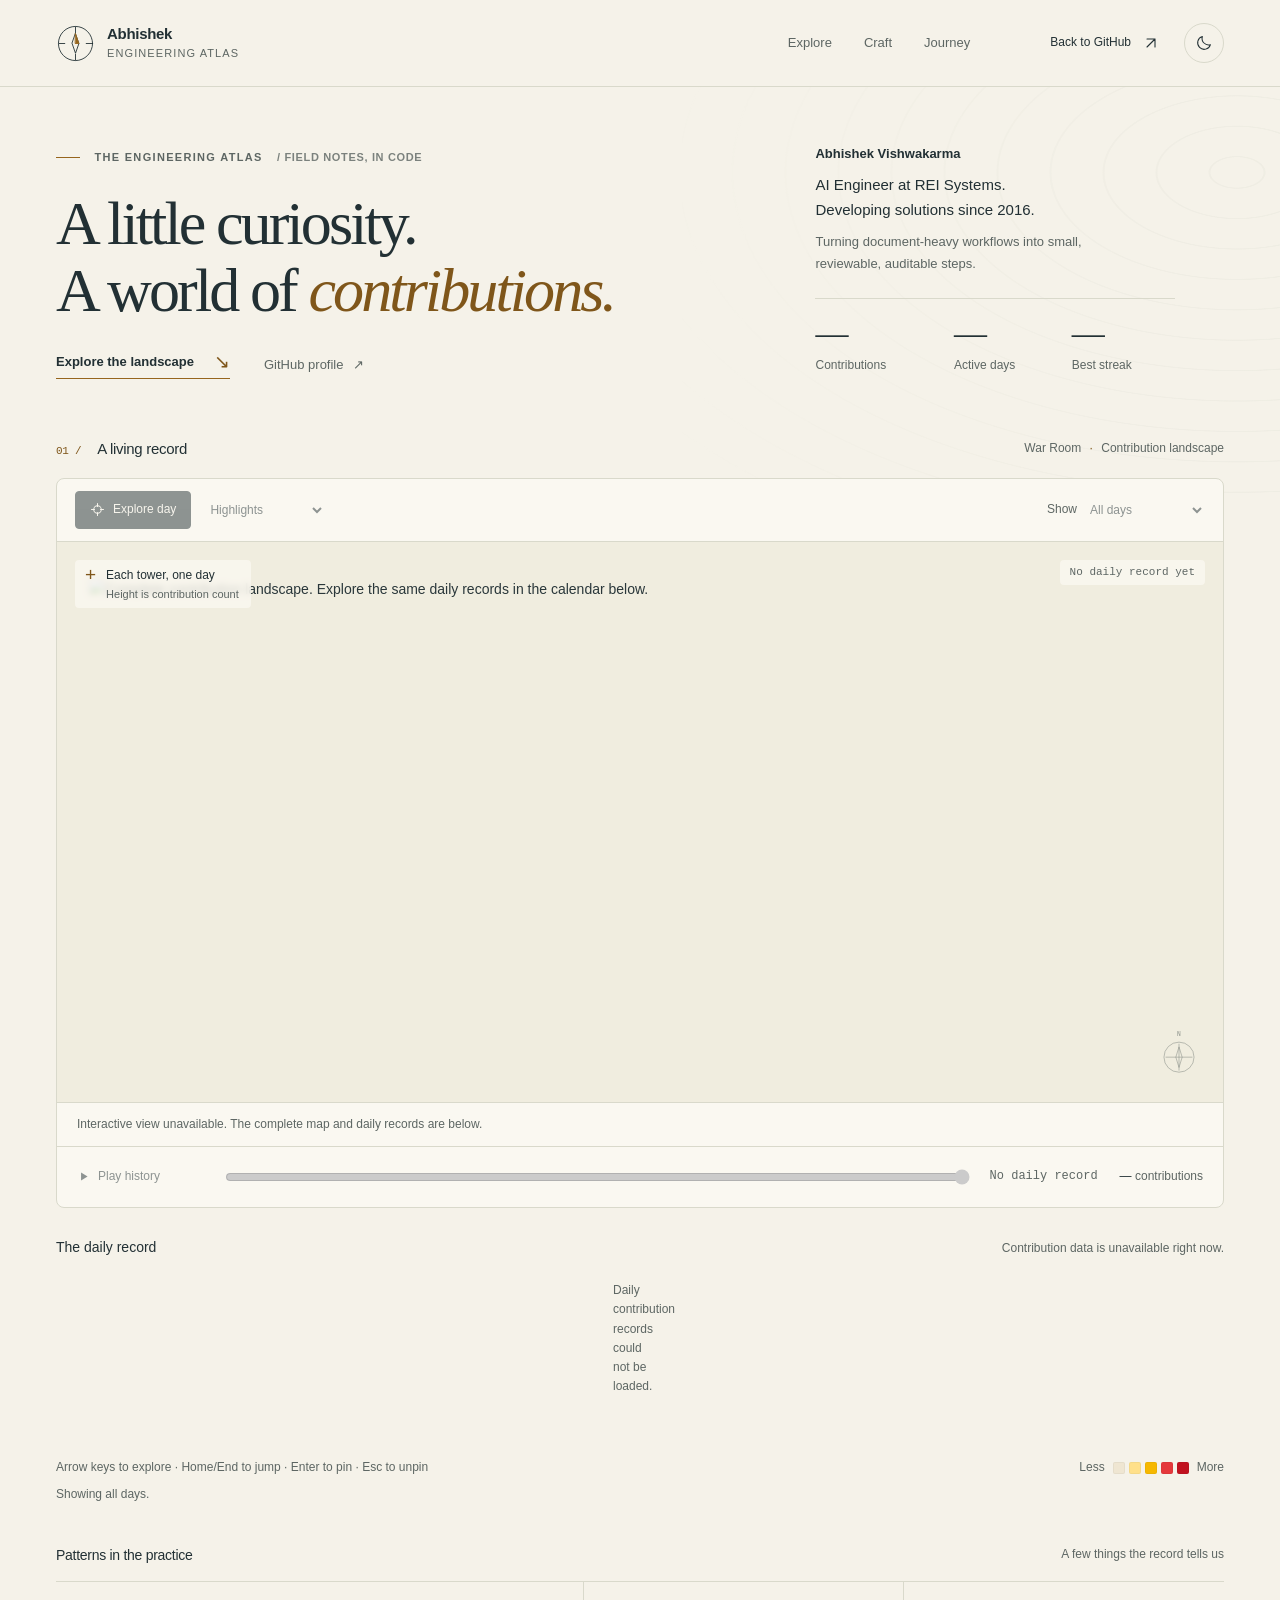
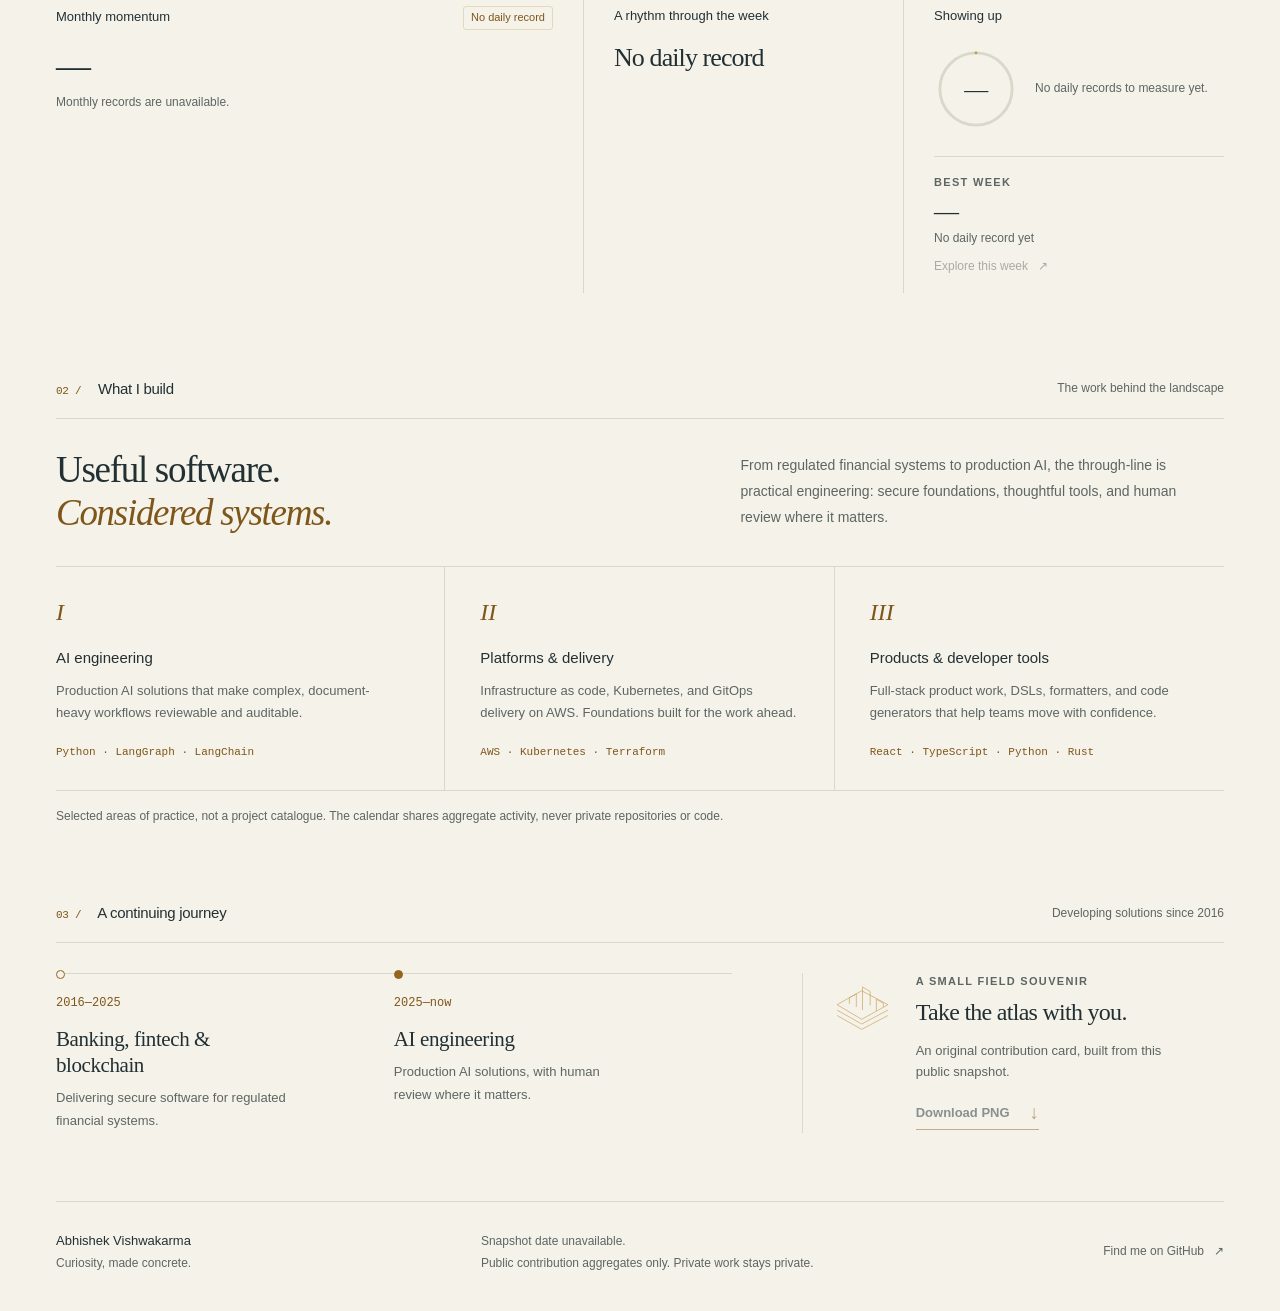
==== site/index.html @ 16eb7daa "Integrate contribution atlas profile" ====
<!doctype html>
<html lang="en">
<head>
  <meta charset="utf-8">
  <meta name="viewport" content="width=device-width, initial-scale=1, viewport-fit=cover">
  <title>The Engineering Atlas · Abhishek Vishwakarma</title>
  <meta name="description" content="Abhishek Vishwakarma, AI Engineer at REI Systems. Explore an original contribution landscape, the daily records behind it, and a journey through software engineering since 2016. Public aggregates only.">
  <meta name="color-scheme" content="light dark">
  <meta name="theme-color" content="#f5f2e9">
  <meta property="og:title" content="The Engineering Atlas · Abhishek Vishwakarma">
  <meta property="og:description" content="A little curiosity. A world of contributions. An original, interactive atlas of Abhishek Vishwakarma’s public contribution calendar and engineering journey.">
  <meta property="og:type" content="website">
  <meta property="og:url" content="https://avrulesyou.github.io/avrulesyou/">
  <meta property="og:image" content="https://avrulesyou.github.io/avrulesyou/battlefield-light.svg">
  <meta property="og:image:alt" content="An original isometric contribution landscape: one tower for each day of the public contribution calendar.">
  <meta name="twitter:card" content="summary_large_image">
  <meta name="twitter:title" content="The Engineering Atlas · Abhishek Vishwakarma">
  <meta name="twitter:description" content="A little curiosity. A world of contributions. An original, interactive atlas of Abhishek Vishwakarma’s public contribution calendar and engineering journey.">
  <meta name="twitter:image" content="https://avrulesyou.github.io/avrulesyou/battlefield-light.svg">
  <meta name="twitter:image:alt" content="An original isometric contribution landscape: one tower for each day of the public contribution calendar.">
  <link rel="icon" href="data:image/svg+xml,%3Csvg xmlns='http://www.w3.org/2000/svg' viewBox='0 0 40 40'%3E%3Crect width='40' height='40' rx='10' fill='%231c292d'/%3E%3Cpath d='M20 6 24 16 34 20 24 24 20 34 16 24 6 20 16 16Z' fill='none' stroke='%23ddb36b' stroke-width='1.3'/%3E%3Cpath d='M20 11 23 20 20 29 17 20Z' fill='%23f5f2e9'/%3E%3C/svg%3E">
  <script>
    // Apply the saved theme before first paint (no flash); light is the default.
    (function () {
      var t = null;
      try { t = localStorage.getItem('warroom-theme'); } catch (e) {}
      if (t !== 'light' && t !== 'dark') t = 'light';
      document.documentElement.setAttribute('data-theme', t);
    })();
  </script>
  <link rel="stylesheet" href="./style.css">
  <script type="importmap">
  {
    "imports": {
      "three": "https://cdn.jsdelivr.net/npm/three@0.170.0/build/three.module.js",
      "three/addons/": "https://cdn.jsdelivr.net/npm/three@0.170.0/examples/jsm/"
    }
  }
  </script>
</head>
<body>
  <a class="skip" href="#heatmap-title">Skip to the contribution calendar</a>
  <header class="top">
    <div class="wrap top__inner">
      <a class="brand" href="#home" aria-label="Abhishek, Engineering Atlas home">
        <svg class="brand__mark" viewBox="0 0 40 40" aria-hidden="true"><circle cx="20" cy="20" r="17.5"/><path d="M20 3v6m0 22v6M3 20h6m22 0h6M20 10l3.5 10L20 30l-3.5-10Z"/><path class="brand__needle" d="m20 10 3.5 10H20Z"/></svg>
        <span><strong>Abhishek</strong><span>Engineering Atlas</span></span>
      </a>
      <nav class="nav" aria-label="Main navigation"><a href="#explore">Explore</a><a href="#craft">Craft</a><a href="#journey">Journey</a></nav>
      <div class="top__actions">
        <a class="back" href="https://github.com/avrulesyou"><span>Back to GitHub</span><svg viewBox="0 0 20 20" aria-hidden="true"><path d="M5 15 15 5M5 5h10v10"/></svg></a>
        <button class="theme-toggle icon-button" id="theme-toggle" type="button" data-action="toggle-theme" aria-label="Switch to dark theme">
          <svg class="i-moon" viewBox="0 0 24 24" aria-hidden="true"><path d="M20.6 14.2A8.7 8.7 0 0 1 9.8 3.4a8.7 8.7 0 1 0 10.8 10.8Z"/></svg>
          <svg class="i-sun" viewBox="0 0 24 24" aria-hidden="true"><circle cx="12" cy="12" r="4"/><path d="M12 2v2m0 16v2M2 12h2m16 0h2M5 5l1.5 1.5m11 11L19 19M5 19l1.5-1.5m11-11L19 5"/></svg>
        </button>
      </div>
    </div>
  </header>
  <main id="home">
    <section class="intro wrap" aria-labelledby="page-title">
      <div class="intro__text">
        <p class="eyebrow"><span class="small-rule"></span> The engineering atlas <span class="edition">/ Field notes, in code</span></p>
        <h1 id="page-title">A little curiosity.<br>A world of <em>contributions.</em></h1>
        <div class="intro__links"><a class="text-link" href="#explore">Explore the landscape <span aria-hidden="true">↘</span></a><a class="quiet-link" href="https://github.com/avrulesyou">GitHub profile <span aria-hidden="true">↗</span></a></div>
      </div>
      <div class="intro__aside">
        <p class="intro__name">Abhishek Vishwakarma</p>
        <p class="intro__role">AI Engineer at REI Systems.<br> Developing solutions since 2016.</p>
        <p class="intro__focus">Turning document-heavy workflows into small, reviewable, auditable steps.</p>
        <dl class="hero-metrics" aria-label="Contribution summary"><div><dt>Contributions</dt><dd id="metric-total">—</dd></div><div><dt>Active days</dt><dd id="metric-active">—</dd></div><div><dt>Best streak</dt><dd id="metric-streak">—</dd></div></dl>
      </div>
    </section>
    <section class="explore wrap" id="explore" aria-labelledby="explore-title">
      <div class="section-heading"><h2 id="explore-title"><span class="section-index">01 /</span> A living record</h2><span class="section-note">War Room <span aria-hidden="true">·</span> Contribution landscape</span></div>
      <div class="atlas" id="atlas">
        <div class="toolbar" role="group" aria-label="Landscape controls">
          <div class="toolbar__explore">
            <button class="control control--explore" id="explore-day" data-action="explore-day" type="button"><svg viewBox="0 0 20 20" aria-hidden="true"><path d="M10 2v4m0 8v4M2 10h4m8 0h4"/><circle cx="10" cy="10" r="5"/></svg>Explore day</button>
            <label class="select-control"><span class="sr-only">Highlights</span><select id="highlights" data-action="highlight"><option value="">Highlights</option><option value="peak">Peak day</option><option value="streak">Longest streak</option><option value="month" id="highlight-month" disabled>Best month</option></select></label>
          </div>
          <div class="camera-controls scene-only" role="group" aria-label="Camera view"><button type="button" data-camera="front" aria-pressed="true">Front</button><button type="button" data-camera="map" aria-pressed="false">Map</button><button type="button" data-camera="isometric" aria-pressed="false">Isometric</button><button type="button" data-camera="cinematic" aria-pressed="false">Cinematic</button></div>
          <div class="toolbar__options">
            <label class="select-control filter-control"><span>Show</span><select id="filter" data-filter="all" aria-label="Filter contribution days"><option value="all">All days</option><option value="top">Top days</option><option value="streak">Longest streak</option><option value="weekdays">Weekdays</option><option value="weekends">Weekends</option></select></label>
            <details class="view-options scene-only" id="view-options"><summary class="icon-button" aria-label="View settings"><svg viewBox="0 0 20 20" aria-hidden="true"><path d="M3 5h14M3 10h14M3 15h14"/><path class="slider-knobs" d="M7 3v4m6 1v4m-6 1v4"/></svg></summary><div class="view-options__body"><p class="eyebrow">View settings</p><button class="control" id="btn-motion" type="button" data-action="toggle-motion" data-state="off">Enable motion</button><label for="quality">Render quality</label><select id="quality" data-action="quality"><option value="auto">Auto</option><option value="low">Low</option><option value="high">High</option></select><p id="motion-note">The landscape starts still. Motion is always optional.</p></div></details>
          </div>
        </div>
        <div class="stage" id="stage">
          <img class="stage__fallback" id="stage-fallback" src="./battlefield-light.svg" alt="Complete contribution landscape. Explore the same daily records in the calendar below.">
          <div class="stage__canvas" id="stage-canvas" role="img" aria-label="Interactive contribution landscape. Each tower represents one calendar day. Use the calendar below for keyboard access."></div>
          <div class="stage__labels" id="stage-labels" aria-hidden="true"></div>
          <div class="stage__annotation"><span class="crosshair" aria-hidden="true">+</span><span>Each tower, one day<span class="annotation-sub">Height is contribution count</span></span></div>
          <p class="stage__range" id="stage-range">Loading the daily record</p>
          <div class="stage__bottom"><p class="stage__hint" id="stage-hint">Drag to orbit · Select a tower to inspect</p><button class="control interact-toggle scene-only" id="interactive-toggle" type="button" data-action="toggle-interactive" data-state="off">Explore in 3D</button><svg class="stage__compass" viewBox="0 0 48 64" aria-hidden="true"><text x="24" y="9" text-anchor="middle">N</text><circle cx="24" cy="36" r="19"/><path d="M24 19v34M7 36h34M24 23l4 13-4 13-4-13Z"/></svg></div>
          <div class="stage__toast" id="stage-toast" role="status"></div>
          <div class="stage__loading" id="stage-loading" role="status"><span>Charting the landscape</span></div>
          <aside class="details" id="details" role="dialog" aria-modal="false" aria-labelledby="details-title" hidden>
            <div class="details__head"><h3 class="eyebrow" id="details-title" tabindex="-1">Daily record</h3><button class="icon-button" id="details-close" data-action="dismiss-day" type="button" aria-label="Close daily record"><svg viewBox="0 0 20 20" aria-hidden="true"><path d="m5 5 10 10M15 5 5 15"/></svg></button></div>
            <div id="details-body"></div>
            <div class="details__nav"><button class="control" id="day-prev" data-action="previous-day" type="button">← Previous</button><label><span class="sr-only">Choose a calendar day</span><input id="day-input" type="date"></label><button class="control" id="day-next" data-action="next-day" type="button">Next →</button></div>
          </aside>
        </div>
        <p class="fallback-note" id="fallback-note" hidden>Interactive view unavailable. The complete map and daily records are below.</p>
        <div class="replay" role="group" aria-label="Contribution history replay"><button class="replay__play" id="replay-play" data-action="replay-play" type="button" data-state="off"><svg viewBox="0 0 16 16" aria-hidden="true"><path class="play-symbol" d="m5 3 8 5-8 5Z"/><path class="pause-symbol" d="M5 3v10M11 3v10"/></svg><span>Play history</span></button><label class="sr-only" for="replay-progress">Replay progress</label><input id="replay-progress" data-action="replay-scrub" type="range" min="0" max="1" step="0.001" value="1"><output id="replay-date" for="replay-progress" aria-live="off">—</output><span class="replay__total"><strong id="replay-total">—</strong> <span>contributions</span></span><p class="replay__note" id="replay-note" hidden>Reduced motion is on. Drag the slider, or step forward one week at a time.</p></div>
      </div>
      <div class="heat">
        <div class="heat__heading"><h3 id="heatmap-title" tabindex="-1">The daily record</h3><p id="total-line">Loading public contribution aggregates.</p></div>
        <div class="heat__scroller" id="heat-scroller" tabindex="-1"><div id="heatmap" class="heatmap-grid" role="grid" aria-label="Contribution calendar" aria-describedby="heatmap-help"></div></div>
        <div class="heat__foot"><p id="heatmap-help"><span class="hint-keys">Arrow keys to explore · Home/End to jump · Enter to pin · Esc to unpin</span><span class="hint-touch">Scroll sideways · Tap a day to pin it</span></p><div class="legend" id="legend" aria-label="Contribution intensity"></div></div>
        <p class="filter-status" id="filter-status" role="status">Showing all days.</p>
      </div>
      <div class="insights" aria-labelledby="insights-title">
        <div class="section-heading section-heading--small"><h3 id="insights-title">Patterns in the practice</h3><span class="section-note">A few things the record tells us</span></div>
        <div class="insights__grid">
          <section class="insight momentum" aria-labelledby="momentum-title"><div class="insight__heading"><h4 id="momentum-title">Monthly momentum</h4><span class="period-label" id="momentum-period">—</span></div><div class="momentum__value" id="momentum-value">—</div><p class="insight__note" id="momentum-label">Waiting for the daily record.</p><div class="month-chart" id="month-chart" role="group" aria-label="Monthly contribution totals"></div></section>
          <section class="insight weekday" aria-labelledby="weekday-title"><h4 id="weekday-title">A rhythm through the week</h4><p class="insight__lead" id="weekday-lead">—</p><div class="weekday-chart" id="weekday-chart" aria-label="Contributions by weekday"></div></section>
          <section class="insight consistency" aria-labelledby="consistency-title"><h4 id="consistency-title">Showing up</h4><div class="consistency__body"><div class="consistency__ring"><svg viewBox="0 0 100 100" aria-hidden="true"><circle class="ring-track" cx="50" cy="50" r="43"/><circle class="ring-value" id="ring-value" cx="50" cy="50" r="43" pathLength="100"/></svg><strong id="active-rate">—</strong></div><p id="consistency-note">Waiting for observed account days.</p></div><div class="best-week"><span class="eyebrow">Best week</span><strong id="best-week-value">—</strong><span id="best-week-range">No daily record yet</span><button class="quiet-link" id="best-week" data-action="highlight-week" type="button" disabled>Explore this week <span aria-hidden="true">↗</span></button></div></section>
        </div>
      </div>
    </section>
    <section class="craft wrap" id="craft" aria-labelledby="craft-title">
      <div class="section-heading"><h2 id="craft-title"><span class="section-index">02 /</span> What I build</h2><span class="section-note">The work behind the landscape</span></div>
      <div class="craft__intro"><p>Useful software.<br><em>Considered systems.</em></p><p>From regulated financial systems to production AI, the through-line is practical engineering: secure foundations, thoughtful tools, and human review where it matters.</p></div>
      <div class="craft__grid"><article class="craft-area"><span class="craft-area__index">I</span><h3>AI engineering</h3><p>Production AI solutions that make complex, document-heavy workflows reviewable and auditable.</p><p class="craft-area__tools">Python · LangGraph · LangChain</p></article><article class="craft-area"><span class="craft-area__index">II</span><h3>Platforms &amp; delivery</h3><p>Infrastructure as code, Kubernetes, and GitOps delivery on AWS. Foundations built for the work ahead.</p><p class="craft-area__tools">AWS · Kubernetes · Terraform</p></article><article class="craft-area"><span class="craft-area__index">III</span><h3>Products &amp; developer tools</h3><p>Full-stack product work, DSLs, formatters, and code generators that help teams move with confidence.</p><p class="craft-area__tools">React · TypeScript · Python · Rust</p></article></div>
      <p class="craft__privacy">Selected areas of practice, not a project catalogue. The calendar shares aggregate activity, never private repositories or code.</p>
    </section>
    <section class="journey wrap" id="journey" aria-labelledby="journey-title">
      <div class="section-heading"><h2 id="journey-title"><span class="section-index">03 /</span> A continuing journey</h2><span class="section-note">Developing solutions since 2016</span></div>
      <div class="journey__grid"><ol class="timeline"><li><span class="timeline__dates">2016—2025</span><h3>Banking, fintech &amp; blockchain</h3><p>Delivering secure software for regulated financial systems.</p></li><li><span class="timeline__dates">2025—now</span><h3>AI engineering</h3><p>Production AI solutions, with human review where it matters.</p></li></ol><aside class="download-card"><svg viewBox="0 0 80 70" aria-hidden="true"><path d="m7 32 32-18 34 18-34 19Z"/><path d="M7 39 39 57 73 39M7 46l32 18 34-18M23 31v-8l9-5v17m8 4V9l10 6v18m8 7V25l9 5v5"/></svg><div><p class="eyebrow">A small field souvenir</p><h3>Take the atlas with you.</h3><p>An original contribution card, built from this public snapshot.</p><button class="text-link" id="download-card" data-action="download-card" type="button" disabled>Download PNG <span aria-hidden="true">↓</span></button><p class="sr-only" id="download-status" role="status"></p></div></aside></div>
    </section>
  </main>
  <footer class="foot wrap"><div><strong>Abhishek Vishwakarma</strong><p>Curiosity, made concrete.</p></div><div><p id="generated">Snapshot date unavailable.</p><p>Public contribution aggregates only. Private work stays private.</p></div><a class="quiet-link" href="https://github.com/avrulesyou">Find me on GitHub <span aria-hidden="true">↗</span></a></footer>
  <div class="tip" id="tip" role="tooltip" hidden></div>
  <p class="sr-only" id="selection-status" role="status" aria-live="polite"></p>
  <noscript><p class="wrap noscript">This atlas uses JavaScript for its daily records and interactive views. You can still view <a href="./battlefield-light.svg">the complete contribution map</a> or visit <a href="https://github.com/avrulesyou">the GitHub profile</a>.</p></noscript>
  <script type="module" src="./app.js"></script>
</body>
</html>
---- site/style.css ----
/* The War Room. Tokens mirror generator/theme.py exactly. */
:root {
  --font-body: -apple-system, BlinkMacSystemFont, "Segoe UI", sans-serif;
  --font-display: "Iowan Old Style", "Palatino Linotype", "Book Antiqua", Palatino, Georgia, serif;
  --font-mono: "SFMono-Regular", Consolas, "Liberation Mono", monospace;
  --cell: 16px;
  --gap: 4px;
  --hit: 44px;
}
/* Light mode surfaces (MODES.light) */
:root, :root[data-theme="light"] {
  color-scheme: light;
  --paper: #f5f2e9; --panel: #faf8f1; --text: #223034; --text-muted: #5d6663;
  --line: #d9d9cb; --panel-edge: #d9d9cb; --accent: #96651d; --accent-text: #7f561a; --amber: #c59a50;
  --accent-soft: #e7d8b9; --crimson: #a94b45; --stage: #f0eddf; --sea-cell: #dce4df;
  --focus: #83590c; --shadow: 0 16px 50px #1d292219; --contour: #acb6a425;
}
/* Dark mode surfaces (MODES.dark) */
:root[data-theme="dark"] {
  color-scheme: dark;
  --paper: #121d25; --panel: #182630; --text: #e7e5d9; --text-muted: #a2acae;
  --line: #34434a; --panel-edge: #34434a; --accent: #d5b77c; --accent-text: #d5b77c; --amber: #d5af68;
  --accent-soft: #48412f; --crimson: #d58c83; --stage: #14242c; --sea-cell: #293e45;
  --focus: #e9c383; --shadow: 0 16px 50px #0005; --contour: #77908e1d;
}
* { box-sizing: border-box; }
html { scroll-behavior: smooth; scroll-padding-top: 92px; -webkit-text-size-adjust: 100%; }
body { margin: 0; background: var(--paper); color: var(--text); font-family: var(--font-body); font-size: 14px; line-height: 1.6; -webkit-font-smoothing: antialiased; }
body::before { content: ""; position: absolute; z-index: -1; top: 80px; right: 0; width: 48%; height: 420px; background: repeating-radial-gradient(ellipse at 93% 22%, transparent 0 26px, var(--contour) 27px 28px, transparent 29px 53px); mask-image: linear-gradient(to left, #0008, transparent); pointer-events: none; }
button, input, select { font: inherit; color: inherit; }
button, select, summary, input[type="range"] { -webkit-tap-highlight-color: transparent; }
button { cursor: pointer; }
button:disabled, select:disabled { cursor: default; opacity: .5; }
a { color: inherit; text-underline-offset: 4px; }
button, select { touch-action: manipulation; }
svg { display: block; }
button svg, a svg, summary svg { width: 18px; height: 18px; fill: none; stroke: currentColor; stroke-width: 1.35; stroke-linecap: round; stroke-linejoin: round; flex-shrink: 0; }
[hidden] { display: none !important; }
:focus-visible { outline: 2px solid var(--focus); outline-offset: 4px; }
::selection { background: var(--accent-soft); color: var(--text); }
.wrap { width: min(1280px, calc(100% - 112px)); margin-inline: auto; }
.sr-only { position: absolute; width: 1px; height: 1px; padding: 0; margin: -1px; overflow: hidden; clip: rect(0,0,0,0); white-space: nowrap; border: 0; }
.skip { position: fixed; top: -120px; left: 10px; z-index: 100; padding: 12px 18px; background: var(--text); color: var(--paper); font-size: 14px; }
.skip:focus { top: 10px; }
.eyebrow { margin: 0; font-size: 11px; line-height: 1.5; font-weight: 600; letter-spacing: .12em; text-transform: uppercase; }
.small-rule { display: inline-block; width: 24px; height: 1px; background: var(--accent); margin-right: 10px; vertical-align: middle; }
.text-link, .quiet-link { display: inline-flex; align-items: center; justify-content: space-between; gap: 20px; padding: 0; border: 0; background: none; font-size: 13px; text-decoration: none; line-height: 1.7; }
.text-link { font-weight: 600; border-bottom: 1px solid var(--accent); padding-bottom: 5px; }
.text-link span { color: var(--accent-text); font-size: 19px; font-weight: 400; line-height: 1; }
.quiet-link { color: var(--text-muted); gap: 10px; }
.quiet-link:hover, .text-link:hover { color: var(--accent-text); }
.icon-button { width: 40px; height: 40px; display: inline-grid; place-items: center; border: 1px solid var(--line); border-radius: 50%; background: transparent; padding: 0; }
.icon-button:hover { background: var(--accent-soft); }
/* ---------- header ---------- */
.top { border-bottom: 1px solid var(--line); background: var(--paper); }
.top__inner { min-height: 86px; display: flex; align-items: center; justify-content: space-between; gap: 24px; }
.brand { display: inline-flex; align-items: center; gap: 12px; text-decoration: none; }
.brand svg.brand__mark { width: 39px; height: 39px; stroke-width: .9; color: var(--text); }
.brand__needle { fill: var(--accent); stroke: var(--accent); }
.brand strong { display: block; font-size: 15px; font-weight: 600; letter-spacing: -.02em; line-height: 1.45; }
.brand span span { display: block; font-size: 11px; letter-spacing: .1em; text-transform: uppercase; color: var(--text-muted); }
.nav { display: flex; gap: 32px; margin-left: auto; margin-right: 56px; }
.nav a { padding-block: 12px; font-size: 13px; text-decoration: none; color: var(--text-muted); }
.nav a:hover { color: var(--text); }
.top__actions { display: flex; gap: 25px; align-items: center; }
.back { display: flex; gap: 12px; align-items: center; text-decoration: none; font-size: 12px; }
.back svg { width: 16px; height: 16px; }
.theme-toggle .i-sun, :root[data-theme="dark"] .theme-toggle .i-moon { display: none; }
:root[data-theme="dark"] .theme-toggle .i-sun { display: block; }
/* ---------- intro ---------- */
.intro { padding-top: 57px; padding-bottom: 58px; display: grid; grid-template-columns: 1.7fr 1fr; gap: 65px; align-items: end; }
.intro .eyebrow { margin-bottom: 25px; color: var(--text-muted); }
.edition { opacity: .8; margin-left: 10px; font-size: 11px; letter-spacing: .06em; }
h1 { font-family: var(--font-display); font-size: clamp(46px, 4.85vw, 72px); font-weight: 400; letter-spacing: -.047em; line-height: 1.075; margin: 0; }
h1 em { font-weight: 400; color: var(--accent-text); }
.intro__links { display: flex; align-items: center; gap: 34px; margin-top: 27px; }
.intro__aside { padding-bottom: 3px; max-width: 360px; }
.intro__name { font-size: 13px; font-weight: 600; margin: 0 0 8px; }
.intro__role { font-size: 15px; line-height: 1.65; margin: 0 0 9px; }
.intro__focus { color: var(--text-muted); font-size: 13px; line-height: 1.65; margin: 0; max-width: 310px; }
.hero-metrics { display: grid; grid-template-columns: 1.2fr 1fr 1fr; gap: 14px; margin: 24px 0 0; border-top: 1px solid var(--line); padding-top: 14px; }
.hero-metrics div { display: flex; flex-direction: column-reverse; }
.hero-metrics dt { color: var(--text-muted); font-size: 12px; white-space: nowrap; }
.hero-metrics dd { font-family: var(--font-display); font-size: 33px; line-height: 1.25; letter-spacing: -.04em; margin: 0 0 2px; font-variant-numeric: lining-nums tabular-nums; }
.hero-metrics dd small { font-family: var(--font-body); font-size: 12px; color: var(--text-muted); margin-left: 4px; letter-spacing: 0; }
.section-heading { display: flex; justify-content: space-between; align-items: center; gap: 15px; padding: 0 0 17px; }
.section-heading h2, .section-heading h3 { margin: 0; font-size: 15px; font-weight: 500; letter-spacing: -.02em; }
.section-index { color: var(--accent-text); font-family: var(--font-mono); font-size: 11px; padding-right: 13px; }
.section-note { color: var(--text-muted); font-size: 12px; }
.section-note span { padding-inline: 5px; color: var(--accent-text); }
/* ---------- stage ---------- */
.atlas { border: 1px solid var(--line); border-radius: 8px; background: var(--panel); overflow: clip; }
.toolbar { display: flex; flex-wrap: wrap; align-items: center; justify-content: space-between; gap: 12px; padding: 12px 18px; border-bottom: 1px solid var(--line); position: relative; z-index: 10; }
.toolbar__explore, .toolbar__options { display: flex; align-items: center; gap: 10px; }
.control { display: inline-flex; align-items: center; justify-content: center; gap: 8px; border: 1px solid var(--line); background: var(--panel); padding: 8px 14px; min-height: 38px; border-radius: 4px; font-size: 12px; line-height: 1.4; white-space: nowrap; }
.control:hover { border-color: var(--accent); }
.control--explore { background: var(--text); border-color: var(--text); color: var(--paper); }
.control--explore svg { width: 15px; height: 15px; }
.select-control { display: inline-flex; align-items: center; gap: 4px; font-size: 12px; color: var(--text-muted); }
.select-control select { border: 0; background: transparent; color: var(--text); font-size: 12px; padding: 9px 20px 9px 5px; border-radius: 3px; min-height: 38px; cursor: pointer; max-width: 160px; }
.camera-controls { display: inline-flex; gap: 3px; padding: 3px; background: var(--paper); border: 1px solid var(--line); border-radius: 5px; }
.camera-controls button { min-height: 32px; padding: 5px 11px; background: none; border: 1px solid transparent; border-radius: 3px; font-size: 12px; }
.camera-controls button:focus-visible { outline-offset: 1px; }
.camera-controls button[aria-pressed="true"] { border-color: var(--accent); background: var(--panel); font-weight: 600; box-shadow: 0 1px 3px #00000010; }
.camera-controls button:hover { color: var(--accent-text); }
.view-options { position: relative; }
.view-options > summary { width: 38px; height: 38px; border: 0; border-radius: 4px; list-style: none; cursor: pointer; }
.view-options > summary::-webkit-details-marker { display: none; }
.slider-knobs { stroke-width: 3.5; stroke: var(--text); }
.view-options__body { position: absolute; top: 46px; right: 0; width: 250px; padding: 20px; background: var(--panel); border: 1px solid var(--line); box-shadow: var(--shadow); border-radius: 6px; }
.view-options__body .eyebrow { margin-bottom: 12px; }
.view-options__body .control { display: flex; width: 100%; margin-bottom: 16px; }
.view-options__body label { font-size: 12px; }
.view-options__body select { display: block; width: 100%; border: 1px solid var(--line); padding: 7px; border-radius: 4px; background: var(--paper); margin-top: 5px; font-size: 13px; }
.view-options__body p:last-child { font-size: 12px; color: var(--text-muted); margin-bottom: 0; }
.stage { position: relative; isolation: isolate; height: 560px; background: var(--stage); overflow: hidden; }
.stage__canvas, .stage__fallback, .stage__labels { position: absolute; inset: 0; width: 100%; height: 100%; }
.stage__fallback { object-fit: contain; padding: 36px 32px 25px; opacity: .96; }
.stage__canvas { touch-action: pan-y; }
.stage__canvas canvas { display: block; width: 100%; height: 100%; touch-action: pan-y !important; }
.stage.is-interactive .stage__canvas, .stage.is-interactive .stage__canvas canvas { touch-action: none !important; cursor: grab; }
.stage.is-interactive .stage__canvas canvas:active { cursor: grabbing; }
.stage.is-ready .stage__fallback { visibility: hidden; }
.stage__labels { pointer-events: none; overflow: hidden; }
.mk, .scene-label { position: absolute; white-space: nowrap; font-size: 11px; background: var(--panel); color: var(--text); border: 1px solid var(--line); border-radius: 3px; padding: 3px 7px; transition: opacity .2s ease; }
.mk b { color: var(--accent-text); margin-right: 4px; }
.mk.is-hidden { opacity: 0; }
.stage__annotation { position: absolute; top: 18px; left: 18px; display: flex; align-items: flex-start; gap: 10px; padding: 6px 12px 6px 10px; border-radius: 4px; font-size: 12px; line-height: 1.5; pointer-events: none; }
.stage__annotation, .stage__range, .stage__hint { background: color-mix(in srgb, var(--panel) 80%, transparent); backdrop-filter: blur(3px); }
.crosshair { color: var(--accent-text); font-size: 19px; font-weight: 300; margin-top: -5px; }
.annotation-sub { display: block; font-size: 11px; color: var(--text-muted); margin-top: 2px; }
.stage__range { position: absolute; right: 18px; top: 18px; padding: 4px 10px; border-radius: 4px; color: var(--text-muted); font-family: var(--font-mono); font-size: 11px; margin: 0; pointer-events: none; }
.stage__bottom { position: absolute; left: 25px; right: 25px; bottom: 22px; display: flex; align-items: center; justify-content: space-between; pointer-events: none; gap: 20px; }
.stage__hint { color: var(--text); font-size: 12px; margin: 0; padding: 4px 10px; border-radius: 4px; }
.stage__compass { width: 38px; height: 52px; stroke: var(--text-muted); fill: none; stroke-width: .7; opacity: .7; }
.stage__compass text { fill: var(--text-muted); stroke: none; font-size: 8px; font-family: var(--font-mono); }
.interact-toggle { display: none; pointer-events: auto; }
.stage__toast { position: absolute; left: 50%; top: 50%; transform: translate(-50%, -50%); padding: 10px 16px; max-width: 80%; border-radius: 5px; background: var(--text); color: var(--paper); font-size: 13px; opacity: 0; pointer-events: none; }
.stage__toast.is-on { opacity: 1; }
.stage__loading { position: absolute; inset: 0; display: grid; place-items: center; pointer-events: none; background: color-mix(in srgb, var(--stage) 75%, transparent); font-size: 12px; color: var(--text-muted); letter-spacing: .08em; }
.stage.is-ready .stage__loading, .is-fallback .stage__loading { display: none; }
.is-fallback .scene-only { display: none !important; }
.is-fallback .toolbar { justify-content: space-between; }
.is-fallback .stage__hint { visibility: hidden; }
.fallback-note { border-top: 1px solid var(--line); padding: 12px 20px; margin: 0; color: var(--text-muted); font-size: 12px; }
.replay { display: flex; align-items: center; gap: 20px; padding: 10px 20px; border-top: 1px solid var(--line); min-height: 60px; flex-wrap: wrap; }
.replay__play { background: none; border: 0; padding: 8px 0; min-height: 40px; display: flex; align-items: center; gap: 8px; font-size: 12px; min-width: 128px; }
.replay__play svg { width: 13px; height: 13px; }
.play-symbol { fill: var(--text); stroke: none; }
.pause-symbol { display: none; stroke-width: 2.8; }
.replay__play[data-state="on"] .play-symbol { display: none; }
.replay__play[data-state="on"] .pause-symbol { display: block; }
input[type="range"] { accent-color: var(--accent); height: 24px; min-width: 40px; flex: 1; cursor: pointer; margin: 0; }
.replay output { min-width: 110px; font-family: var(--font-mono); font-size: 12px; color: var(--text-muted); white-space: nowrap; }
.replay__total { font-size: 12px; color: var(--text-muted); text-align: right; white-space: nowrap; }
.replay__total strong { color: var(--text); font-weight: 500; }
.replay__note { flex-basis: 100%; margin: 0; font-size: 12px; color: var(--text-muted); }
/* ---------- cards ---------- */
.craft { padding-top: 84px; }
.craft__intro { display: grid; grid-template-columns: 1.25fr 1fr; gap: 80px; border-top: 1px solid var(--line); padding: 30px 0 32px; align-items: center; }
.craft__intro p:first-child { font-family: var(--font-display); font-size: 37px; line-height: 1.15; letter-spacing: -.035em; margin: 0; }
.craft__intro em { color: var(--accent-text); }
.craft__intro p:last-child { max-width: 440px; color: var(--text-muted); font-size: 14px; margin: 0; line-height: 1.85; }
.craft__grid { display: grid; grid-template-columns: repeat(3, 1fr); border-top: 1px solid var(--line); border-bottom: 1px solid var(--line); }
.craft-area { padding: 26px 35px 28px; border-right: 1px solid var(--line); }
.craft-area:first-child { padding-left: 0; }
.craft-area:last-child { border: 0; padding-right: 0; }
.craft-area__index { display: block; color: var(--accent-text); font-family: var(--font-display); font-style: italic; font-size: 24px; margin-bottom: 14px; }
.craft-area h3 { margin: 0 0 10px; font-size: 15px; font-weight: 500; }
.craft-area p { color: var(--text-muted); font-size: 13px; line-height: 1.75; margin: 0; max-width: 320px; }
.craft-area p.craft-area__tools { font-family: var(--font-mono); font-size: 11px; margin-top: 18px; color: var(--accent-text); }
.craft__privacy { font-size: 12px; color: var(--text-muted); margin-top: 16px; }
/* ---------- heatmap + details ---------- */
.heat { padding-top: 28px; min-width: 0; }
.heat__heading { display: flex; align-items: baseline; justify-content: space-between; gap: 16px; margin-bottom: 17px; }
.heat__heading h3 { font-size: 14px; font-weight: 500; margin: 0; }
.heat__heading p { color: var(--text-muted); font-size: 12px; margin: 0; }
.heat__scroller { overflow-x: auto; overflow-y: hidden; max-width: 100%; padding: 6px 6px 12px; scrollbar-width: thin; scrollbar-color: var(--line) transparent; }
.heatmap-grid { display: grid; grid-template-columns: 34px repeat(var(--weeks, 53), var(--cell)); grid-template-rows: 20px repeat(7, var(--cell)); gap: var(--gap); width: max-content; margin-inline: auto; }
.hm-month { grid-row: 1; font-family: var(--font-mono); font-size: 11px; color: var(--text-muted); white-space: nowrap; align-self: start; }
.hm-row { display: contents; }
.hm-day { grid-column: 1; position: sticky; left: -6px; z-index: 2; background: var(--paper); box-shadow: 5px 0 0 var(--paper); font-size: 11px; color: var(--text-muted); line-height: var(--cell); }
.c { position: relative; display: block; border: 1px solid #2431310c; width: var(--cell); height: var(--cell); padding: 0; border-radius: 2px; background: var(--cell-color); cursor: pointer; transition: opacity .15s; }
/* Extends the hit area into the gap so neighbouring cells tile without overlapping. */
.c::after { content: ""; position: absolute; inset: calc(var(--gap) / -2); }
.c.is-sea { background: var(--sea-cell); }
.c.is-filtered { opacity: .15; cursor: default; }
.c.is-future { opacity: .18; }
.c.is-hover { outline: 1px solid var(--text); outline-offset: 2px; }
.c.is-pinned { outline: 2px solid var(--text); outline-offset: 2px; z-index: 1; }
.c:focus-visible { outline: 2px solid var(--focus); outline-offset: 2px; z-index: 3; }
.heat__foot { display: flex; justify-content: space-between; align-items: center; gap: 16px; margin-top: 5px; }
.heat__foot p { font-size: 12px; color: var(--text-muted); margin: 0; }
.hint-touch { display: none; }
.legend { display: flex; align-items: center; gap: 4px; font-size: 12px; color: var(--text-muted); }
.legend span:first-child { margin-right: 4px; }
.legend span:last-child { margin-left: 4px; }
.legend i { display: block; width: 12px; height: 12px; border: 1px solid #2431310c; border-radius: 2px; background: var(--cell-color); }
.filter-status { font-size: 12px; color: var(--text-muted); margin: 8px 0 0; min-height: 18px; }
.details { position: absolute; z-index: 20; top: 18px; right: 18px; width: 320px; max-height: calc(100% - 36px); overflow-y: auto; padding: 17px 20px 18px; background: var(--panel); border: 1px solid var(--line); border-radius: 6px; box-shadow: var(--shadow); }
.details__head { display: flex; justify-content: space-between; align-items: center; margin-bottom: 14px; }
.details__head .eyebrow { color: var(--text-muted); }
.details__head .icon-button { border: 0; width: 36px; height: 36px; }
.d-date { font-family: var(--font-display); font-size: 25px; line-height: 1.2; margin: 0 0 5px; letter-spacing: -.025em; }
.d-weekday { font-size: 12px; color: var(--text-muted); margin: 0 0 15px; }
.d-count { display: flex; gap: 9px; align-items: baseline; padding-bottom: 8px; }
.d-count strong { font-family: var(--font-display); font-size: 50px; font-weight: 400; line-height: 1.1; letter-spacing: -.04em; }
.d-count span { font-size: 13px; color: var(--text-muted); }
.d-text { font-size: 12px; line-height: 1.5; color: var(--text-muted); border-bottom: 1px solid var(--line); padding-bottom: 14px; margin: 0 0 8px; }
.d-list { margin: 0; }
.d-list > div { display: flex; justify-content: space-between; align-items: baseline; gap: 15px; padding: 7px 0; }
.d-list dt { font-size: 12px; color: var(--text-muted); flex-shrink: 0; }
.d-list dd { font-size: 13px; text-align: right; margin: 0; font-weight: 500; }
.d-note { font-size: 12px; color: var(--accent-text); margin: 12px 0 0; }
.details__nav { display: flex; justify-content: space-between; align-items: center; gap: 6px; margin-top: 18px; padding-top: 12px; border-top: 1px solid var(--line); flex-wrap: wrap; }
.details__nav .control { border: 0; background: none; padding: 4px 0; font-size: 12px; min-height: 36px; }
.details__nav label { width: 100%; order: 3; margin-top: 2px; }
.details__nav input { width: 100%; min-width: 0; border: 1px solid var(--line); background: var(--paper); padding: 5px 8px; border-radius: 3px; font-size: 13px; min-height: 38px; }
/* ---------- stats ---------- */
.insights { margin-top: 39px; }
.section-heading--small { border-bottom: 1px solid var(--line); padding-bottom: 15px; }
.section-heading--small h3 { font-size: 14px; }
.insights__grid { display: grid; grid-template-columns: 1.65fr 1fr 1fr; }
.insight { padding: 24px 30px 4px; border-right: 1px solid var(--line); min-width: 0; }
.insight:first-child { padding-left: 0; }
.insight:last-child { border: 0; padding-right: 0; }
.insight h4 { margin: 0; font-size: 13px; font-weight: 500; }
.insight__heading { display: flex; justify-content: space-between; align-items: center; gap: 8px; }
.period-label { font-size: 11px; color: var(--accent-text); border: 1px solid var(--accent-soft); padding: 2px 7px; border-radius: 3px; white-space: nowrap; }
.momentum__value { font-family: var(--font-display); font-size: 35px; line-height: 1.3; letter-spacing: -.04em; margin: 14px 0 4px; }
.momentum__value small { font-family: var(--font-body); font-size: 13px; letter-spacing: 0; color: var(--accent-text); margin-left: 12px; }
.insight__note { font-size: 12px; color: var(--text-muted); margin: 0; min-height: 32px; }
.month-chart { display: flex; align-items: stretch; height: 150px; margin-top: 14px; }
.month-bar { display: flex; flex: 1; flex-direction: column; align-items: center; justify-content: flex-end; min-width: 0; padding: 0 5px; border: 0; background: none; position: relative; }
.month-bar__value { font-family: var(--font-mono); font-size: 11px; margin-bottom: 5px; color: var(--text-muted); }
.month-bar__column { display: block; height: var(--bar-height); width: 100%; max-width: 29px; min-height: 2px; background: var(--accent-soft); border-top: 1px solid var(--amber); }
.month-bar:last-child .month-bar__column { background: var(--amber); }
.month-bar.is-partial:last-child .month-bar__column { background: repeating-linear-gradient(-45deg, var(--amber), var(--amber) 3px, var(--accent-soft) 3px, var(--accent-soft) 5px); }
.month-bar:hover .month-bar__column { background: var(--accent); }
.month-bar__label { font-family: var(--font-mono); font-size: 11px; margin-top: 0; padding-top: 6px; color: var(--text-muted); border-top: 1px solid var(--line); width: 100%; text-align: center; }
.insight__lead { font-family: var(--font-display); font-size: 26px; letter-spacing: -.035em; margin: 17px 0; line-height: 1.1; }
.insight__lead small { display: block; font-family: var(--font-body); font-size: 12px; letter-spacing: 0; margin-top: 7px; color: var(--text-muted); }
.weekday-chart { display: grid; gap: 9px; }
.weekday-row { display: grid; grid-template-columns: 30px 1fr 32px; align-items: center; gap: 8px; font-family: var(--font-mono); font-size: 11px; line-height: 1; color: var(--text-muted); }
.weekday-row__track { background: var(--line); height: 4px; }
.weekday-row__fill { display: block; width: var(--bar-width); height: 100%; background: var(--amber); }
.weekday-row.is-busiest .weekday-row__fill { background: var(--text); }
.weekday-row strong { font-weight: 400; text-align: right; color: var(--text); }
.consistency__body { display: flex; align-items: center; gap: 17px; margin-top: 20px; }
.consistency__ring { width: 84px; height: 84px; flex-shrink: 0; position: relative; display: grid; place-items: center; }
.consistency__ring svg { position: absolute; inset: 0; width: 100%; height: 100%; fill: none; stroke-width: 3.5; transform: rotate(-90deg); }
.ring-track { stroke: var(--line); }
.ring-value { stroke: var(--amber); stroke-dasharray: 0 100; stroke-linecap: round; }
.consistency__ring strong { font-family: var(--font-display); font-weight: 400; font-size: 24px; letter-spacing: -.03em; }
.consistency__body p { color: var(--text-muted); font-size: 12px; line-height: 1.65; margin: 0; }
.best-week { margin-top: 25px; padding-top: 13px; border-top: 1px solid var(--line); }
.best-week .eyebrow { color: var(--text-muted); }
.best-week > strong { display: block; font-family: var(--font-display); font-size: 25px; font-weight: 400; line-height: 1.3; margin-top: 4px; }
.best-week > span:not(.eyebrow) { display: block; font-size: 12px; color: var(--text-muted); }
.best-week .quiet-link { font-size: 12px; margin-top: 8px; }
.journey { margin-top: 75px; }
.journey__grid { display: grid; grid-template-columns: 1.6fr 1fr; gap: 70px; border-top: 1px solid var(--line); padding-top: 30px; }
.timeline { list-style: none; padding: 0; margin: 0; display: grid; grid-template-columns: 1fr 1fr; }
.timeline li { position: relative; padding: 16px 35px 0 0; border-top: 1px solid var(--line); }
.timeline li::before { content: ""; position: absolute; top: -4px; left: 0; width: 7px; height: 7px; background: var(--paper); border: 1px solid var(--accent); border-radius: 50%; }
.timeline li:last-child::before { background: var(--accent); }
.timeline__dates { font-family: var(--font-mono); font-size: 12px; color: var(--accent-text); }
.timeline h3 { font-family: var(--font-display); font-size: 21px; line-height: 1.25; font-weight: 400; letter-spacing: -.02em; margin: 12px 0 9px; max-width: 230px; }
.timeline p { color: var(--text-muted); font-size: 13px; line-height: 1.75; margin: 0; max-width: 240px; }
.download-card { display: flex; align-items: flex-start; gap: 22px; padding-left: 28px; border-left: 1px solid var(--line); }
.download-card > svg { width: 63px; height: 54px; fill: none; stroke: var(--amber); stroke-width: .8; margin-top: 7px; flex-shrink: 0; }
.download-card .eyebrow { color: var(--text-muted); }
.download-card h3 { font-family: var(--font-display); font-size: 24px; font-weight: 400; line-height: 1.3; letter-spacing: -.03em; margin: 7px 0; }
.download-card p:not(.eyebrow) { color: var(--text-muted); font-size: 13px; max-width: 250px; }
.download-card .text-link { margin-top: 6px; font-size: 13px; }
/* ---------- tooltip ---------- */
.tip { position: fixed; z-index: 70; pointer-events: none; background: var(--text); color: var(--paper); border-radius: 4px; padding: 8px 11px; box-shadow: var(--shadow); font-size: 12px; line-height: 1.5; max-width: min(340px, calc(100vw - 24px)); width: max-content; }
.tip strong { font-weight: 500; }
/* ---------- footer ---------- */
.foot { border-top: 1px solid var(--line); margin-top: 68px; padding-block: 27px 37px; display: flex; justify-content: space-between; align-items: center; gap: 25px; }
.foot strong { font-size: 13px; font-weight: 500; }
.foot p { font-size: 12px; color: var(--text-muted); margin: 3px 0 0; }
.foot .quiet-link { font-size: 12px; }
.noscript { padding-block: 20px; font-size: 14px; }
/* ---------- responsive ---------- */
@media (min-width: 1500px) {
  .intro { gap: 95px; padding-top: 68px; padding-bottom: 65px; }
  .intro__aside { max-width: 390px; }
  .stage { height: 590px; }
}
@media (max-width: 1180px) {
  .wrap { width: calc(100% - 72px); }
  .intro { gap: 40px; grid-template-columns: 1.6fr 1fr; }
  .nav { margin-right: 25px; }
  .toolbar { gap: 10px; padding-inline: 13px; }
  .camera-controls button { padding-inline: 8px; }
  .toolbar__explore, .toolbar__options { gap: 4px; }
  .insight { padding-inline: 22px; }
  .consistency__body { gap: 11px; }
  .consistency__ring { width: 70px; height: 70px; }
  .journey__grid { gap: 35px; }
}
@media (max-width: 980px) {
  .intro { gap: 25px; padding-top: 42px; padding-bottom: 40px; }
  h1 { font-size: clamp(39px, 5vw, 54px); }
  .edition { display: none; }
  .hero-metrics { gap: 8px; margin-top: 17px; }
  .hero-metrics dd { font-size: 29px; }
  .toolbar .camera-controls { order: 3; margin-inline: auto; }
  .toolbar__options { margin-left: auto; }
  .toolbar { gap: 7px; }
  .stage { height: 520px; }
  .insights__grid { grid-template-columns: 1.3fr 1fr; row-gap: 28px; }
  .insight:nth-child(2) { border-right: 0; padding-right: 0; }
  .insight:last-child { grid-column: 1 / -1; padding: 20px 0 0; border-top: 1px solid var(--line); display: grid; grid-template-columns: 1.3fr 1fr; gap: 0 22px; }
  .insight:last-child h4 { grid-column: 1; }
  .consistency__body { margin-top: 10px; }
  .best-week { grid-column: 2; grid-row: 1 / span 2; border-top: 0; margin: 0; padding: 0 0 0 22px; border-left: 1px solid var(--line); }
  .craft__intro { gap: 40px; }
  .craft-area { padding-inline: 22px; }
  .journey__grid { grid-template-columns: 1fr; gap: 30px; }
  .download-card { border-left: 0; border-top: 1px solid var(--line); padding: 25px 0 0; }
  .download-card p:not(.eyebrow) { max-width: 400px; }
}
/* Phones and touch screens: 44px targets and body-sized text. */
@media (max-width: 720px), (pointer: coarse) {
  :root { --hit: 44px; --cell: 20px; }
  .icon-button, .theme-toggle { width: var(--hit); height: var(--hit); }
  .control, .select-control select, .camera-controls button, .view-options > summary, .view-options__body select, .replay__play, .details__nav input, .details__nav .control, .nav a, .back, .brand, .text-link, .quiet-link, .intro__links a { min-height: var(--hit); }
  .view-options > summary { width: var(--hit); height: var(--hit); }
  .details__head .icon-button { width: var(--hit); height: var(--hit); }
  .nav a, .back, .text-link, .quiet-link { display: inline-flex; align-items: center; }
  .eyebrow { font-size: 12px; }
  .mk, .scene-label { font-size: 12px; padding: 2px 6px; }
  .interact-toggle { display: inline-flex; }
  .stage__hint { display: none; }
  .hint-keys { display: none; }
  .hint-touch { display: inline; }
  input[type="range"] { height: var(--hit); }
}
@media (max-width: 720px) {
  body { font-size: 15px; }
  html { scroll-padding-top: 24px; }
  .wrap { width: calc(100% - 40px); }
  .top__inner { min-height: 73px; gap: 4px 14px; flex-wrap: wrap; padding-top: 10px; padding-bottom: 4px; }
  .brand { gap: 8px; }
  .brand svg.brand__mark { width: 34px; height: 34px; }
  .brand strong { font-size: 15px; }
  .brand span span { font-size: 12px; letter-spacing: .08em; }
  .top__actions { margin-left: auto; gap: 8px; }
  .back { font-size: 13px; gap: 6px; }
  .back svg { width: 14px; height: 14px; }
  .nav { order: 3; width: 100%; justify-content: flex-start; margin: 0; gap: 8px; padding-left: 0; }
  .nav a { font-size: 14px; padding: 0 12px 0 0; }
  .intro { grid-template-columns: 1fr; gap: 27px; padding-top: 28px; padding-bottom: 32px; }
  .intro .eyebrow { margin-bottom: 18px; font-size: 12px; }
  h1 { font-size: clamp(37px, 9.6vw, 59px); letter-spacing: -.045em; line-height: 1.1; }
  h1 em { display: block; }
  .intro__links { gap: 22px; margin-top: 18px; flex-wrap: wrap; }
  .text-link, .quiet-link { font-size: 14px; gap: 12px; }
  .text-link { padding-bottom: 0; border-bottom: 0; text-decoration: underline; text-decoration-color: var(--accent); text-underline-offset: 6px; }
  .intro__aside { max-width: none; display: grid; grid-template-columns: 1fr; }
  .intro__name { display: none; }
  .intro__role { font-size: 15px; margin-bottom: 7px; }
  .intro__role br { display: none; }
  .intro__focus { font-size: 14px; max-width: 360px; }
  .hero-metrics { margin-top: 19px; padding-top: 13px; grid-template-columns: 1.2fr 1fr 1fr; }
  .hero-metrics dd { font-size: 34px; }
  .hero-metrics dt { font-size: 12px; }
  .section-heading { padding-bottom: 12px; }
  .section-heading h2 { font-size: 15px; }
  .section-index { font-size: 12px; padding-right: 9px; }
  .section-heading > .section-note { font-size: 12px; max-width: 150px; text-align: right; line-height: 1.4; }
  .atlas { border-radius: 5px; }
  /* Three tidy rows: explore + highlights, camera views, filter + settings. */
  .toolbar { padding: 10px; gap: 8px; }
  .toolbar__explore { width: 100%; gap: 8px; }
  .toolbar__explore .select-control { flex: 1; min-width: 0; }
  .toolbar__explore select { width: 100%; max-width: none; }
  .toolbar__options { width: 100%; gap: 8px; }
  .toolbar__options .filter-control { flex: 1; min-width: 0; }
  .toolbar__options .filter-control select { flex: 1; min-width: 0; max-width: none; }
  .toolbar .camera-controls { order: 0; width: 100%; margin: 0; justify-content: space-between; }
  .control { font-size: 13px; padding-inline: 14px; }
  .control--explore svg { width: 15px; height: 15px; }
  .select-control { font-size: 13px; color: var(--text); }
  .select-control select { font-size: 13px; padding: 8px 22px 8px 10px; border: 1px solid var(--line); background-color: var(--panel); }
  .filter-control > span { padding-left: 2px; color: var(--text-muted); }
  .view-options > summary { border: 1px solid var(--line); border-radius: 4px; }
  .view-options__body { top: calc(var(--hit) + 8px); width: min(280px, calc(100vw - 40px)); }
  .camera-controls button { flex: 1; font-size: 13px; padding-inline: 4px; }
  .stage { height: 380px; isolation: auto; }
  .stage__fallback { padding: 54px 0 62px; object-fit: contain; }
  .stage__annotation { top: 10px; left: 10px; font-size: 12px; gap: 6px; padding: 4px 10px 4px 8px; }
  .annotation-sub { font-size: 12px; }
  .stage__range { display: none; }
  .stage__bottom { left: 13px; right: 13px; bottom: 13px; }
  .stage__compass { width: 26px; height: 38px; margin-left: auto; }
  .interact-toggle { font-size: 14px; font-weight: 600; background: var(--panel); border: 1.5px solid var(--text); box-shadow: 0 2px 10px #0000001f; padding-inline: 16px; }
  .stage.is-interactive .interact-toggle { background: var(--text); color: var(--paper); }
  .stage.is-interactive .stage__annotation { visibility: hidden; }
  .stage.is-interactive .stage__hint { display: block; position: absolute; left: 10px; right: 10px; top: 10px; text-align: center; background: color-mix(in srgb, var(--panel) 92%, transparent); border: 1px solid var(--line); border-radius: 4px; padding: 6px 10px; font-size: 12px; color: var(--text); }
  .replay { display: grid; grid-template-columns: auto 1fr auto; gap: 0 12px; padding: 8px 13px 12px; }
  .replay__play { min-width: 0; font-size: 14px; padding-block: 6px; }
  .replay input { grid-column: 1 / -1; grid-row: 2; width: 100%; }
  .replay output { grid-column: 2; grid-row: 1; font-size: 13px; min-width: 0; text-align: right; color: var(--text); }
  .replay__total { grid-column: 3; grid-row: 1; font-size: 13px; }
  .replay__total span { display: none; }
  .replay__total::after { content: " total"; color: var(--text-muted); }
  .replay__note { grid-column: 1 / -1; grid-row: 3; font-size: 13px; }
  .fallback-note { padding: 10px 13px; font-size: 13px; }
  .heat { padding-top: 23px; }
  .heat__heading { align-items: flex-start; flex-direction: column; gap: 5px; margin-bottom: 11px; }
  .heat__heading h3 { font-size: 16px; }
  .heat__heading p { font-size: 13px; }
  .heatmap-grid { grid-template-columns: 38px repeat(var(--weeks, 53), var(--cell)); grid-template-rows: 22px repeat(7, var(--cell)); margin-inline: 0; }
  .hm-month { font-size: 12px; }
  .hm-day { font-size: 12px; }
  .heat__foot { align-items: flex-start; gap: 9px; flex-direction: column-reverse; margin-top: 7px; }
  .heat__foot p { font-size: 13px; line-height: 1.6; }
  .legend { font-size: 13px; }
  .legend i { width: 14px; height: 14px; }
  .filter-status { font-size: 13px; }
  .details { position: fixed; top: auto; bottom: 0; left: 0; right: 0; width: 100%; max-height: min(78dvh, 600px); padding: 16px 20px max(18px, env(safe-area-inset-bottom)); border-radius: 14px 14px 0 0; box-shadow: 0 -10px 50px #0003; z-index: 80; }
  .details__head { margin-bottom: 5px; }
  .d-date { font-size: 25px; }
  .d-count { padding-bottom: 6px; }
  .d-count strong { font-size: 43px; }
  .d-weekday { margin-bottom: 7px; font-size: 13px; }
  .d-text { font-size: 13px; padding-bottom: 10px; margin-bottom: 4px; }
  .d-list { display: grid; grid-template-columns: 1fr 1fr; column-gap: 20px; }
  .d-list > div { flex-direction: column; gap: 1px; padding-block: 5px; }
  .d-list dt { font-size: 12px; }
  .d-list dd { text-align: left; font-size: 14px; }
  .d-note { font-size: 13px; }
  .details__nav { margin-top: 12px; flex-wrap: nowrap; }
  .details__nav .control { padding-inline: 4px; font-size: 14px; }
  .view-options__body select { font-size: 14px; }
  .details__nav label { width: auto; order: 0; flex: 1; max-width: 160px; margin: 0; }
  .details__nav input { min-height: var(--hit); font-size: 14px; padding-inline: 6px; }
  .insights { margin-top: 28px; }
  .section-heading--small h3 { font-size: 15px; }
  .section-heading--small .section-note { font-size: 12px; }
  .insights__grid { grid-template-columns: 1fr; row-gap: 0; }
  .insight, .insight:first-child, .insight:nth-child(2), .insight:last-child { padding: 22px 0; border-right: 0; border-bottom: 1px solid var(--line); display: block; }
  .insight:last-child { border-bottom: 0; }
  .insight h4 { font-size: 14px; }
  .period-label { font-size: 12px; }
  .momentum__value { font-size: 40px; margin-top: 12px; }
  .momentum__value small { font-size: 14px; }
  .insight__note { min-height: 0; font-size: 13px; }
  .month-chart { height: 160px; margin-top: 17px; margin-bottom: 8px; }
  .month-bar__column { max-width: 34px; }
  .month-bar__value, .month-bar__label { font-size: 12px; }
  .insight__lead { font-size: 28px; margin: 12px 0 14px; }
  .insight__lead small { font-size: 13px; line-height: 1.5; }
  .weekday-chart { gap: 11px; }
  .weekday-row { grid-template-columns: 38px 1fr 38px; font-size: 13px; gap: 10px; }
  .weekday-row__track { height: 6px; }
  .consistency__body { align-items: center; gap: 16px; margin-top: 14px; }
  .consistency__ring { width: 76px; height: 76px; }
  .consistency__ring strong { font-size: 24px; }
  .consistency__body p { font-size: 14px; line-height: 1.6; }
  .best-week { margin: 20px 0 0; padding: 16px 0 0; border-left: 0; border-top: 1px solid var(--line); }
  .best-week > strong { font-size: 26px; margin-top: 7px; }
  .best-week > span:not(.eyebrow) { font-size: 13px; }
  .best-week .quiet-link { font-size: 14px; margin-top: 0; }
  .craft { padding-top: 44px; }
  .craft__intro { grid-template-columns: 1fr; gap: 18px; padding-block: 25px; }
  .craft__intro p:first-child { font-size: 33px; }
  .craft__intro p:last-child { font-size: 14px; line-height: 1.75; }
  .craft__grid { grid-template-columns: 1fr; }
  .craft-area, .craft-area:first-child, .craft-area:last-child { padding: 22px 0 23px 35px; border-right: 0; border-bottom: 1px solid var(--line); position: relative; }
  .craft-area:last-child { border-bottom: 0; }
  .craft-area__index { position: absolute; top: 20px; left: 0; font-size: 21px; }
  .craft-area h3 { font-size: 16px; margin-bottom: 8px; }
  .craft-area p { font-size: 14px; max-width: none; }
  .craft-area p.craft-area__tools { margin-top: 13px; font-size: 12px; }
  .craft__privacy { font-size: 13px; line-height: 1.7; }
  .journey { margin-top: 42px; }
  .journey__grid { padding-top: 24px; }
  .timeline { grid-template-columns: 1fr; }
  .timeline li { padding: 0 0 27px 25px; border-top: 0; border-left: 1px solid var(--line); }
  .timeline li::before { left: -4px; top: 5px; }
  .timeline li:last-child { padding-bottom: 0; }
  .timeline h3 { font-size: 24px; max-width: none; margin-block: 6px; }
  .timeline p { max-width: 300px; font-size: 14px; }
  .timeline__dates { font-size: 13px; }
  .download-card { gap: 20px; padding-top: 23px; }
  .download-card > svg { width: 52px; height: 48px; }
  .download-card h3 { font-size: 24px; }
  .download-card p:not(.eyebrow) { font-size: 14px; }
  .download-card .text-link { font-size: 14px; }
  .foot { margin-top: 40px; padding-block: 24px 29px; display: grid; grid-template-columns: 1fr auto; gap: 16px; align-items: start; }
  .foot > div:nth-child(2) { grid-column: 1 / -1; grid-row: 2; }
  .foot strong { font-size: 15px; }
  .foot p { font-size: 13px; }
  .foot .quiet-link { font-size: 13px; margin-top: 0; }
  body::before { width: 75%; height: 280px; }
  .tip { font-size: 13px; }
}
@media (max-width: 380px) {
  .wrap { width: calc(100% - 32px); }
  .top__actions { gap: 4px; }
  .back span { font-size: 12px; }
  .toolbar { padding-inline: 8px; }
  .control--explore { padding-inline: 10px; gap: 6px; }
  .select-control select { padding-left: 8px; }
  .camera-controls button { font-size: 12px; }
}
@media (prefers-reduced-motion: reduce) {
  *, *::before, *::after { transition: none !important; animation: none !important; scroll-behavior: auto !important; }
}
@media (forced-colors: active) {
  .c { forced-color-adjust: none; }
  .ring-value, .weekday-row__fill, .month-bar__column { forced-color-adjust: none; }
}
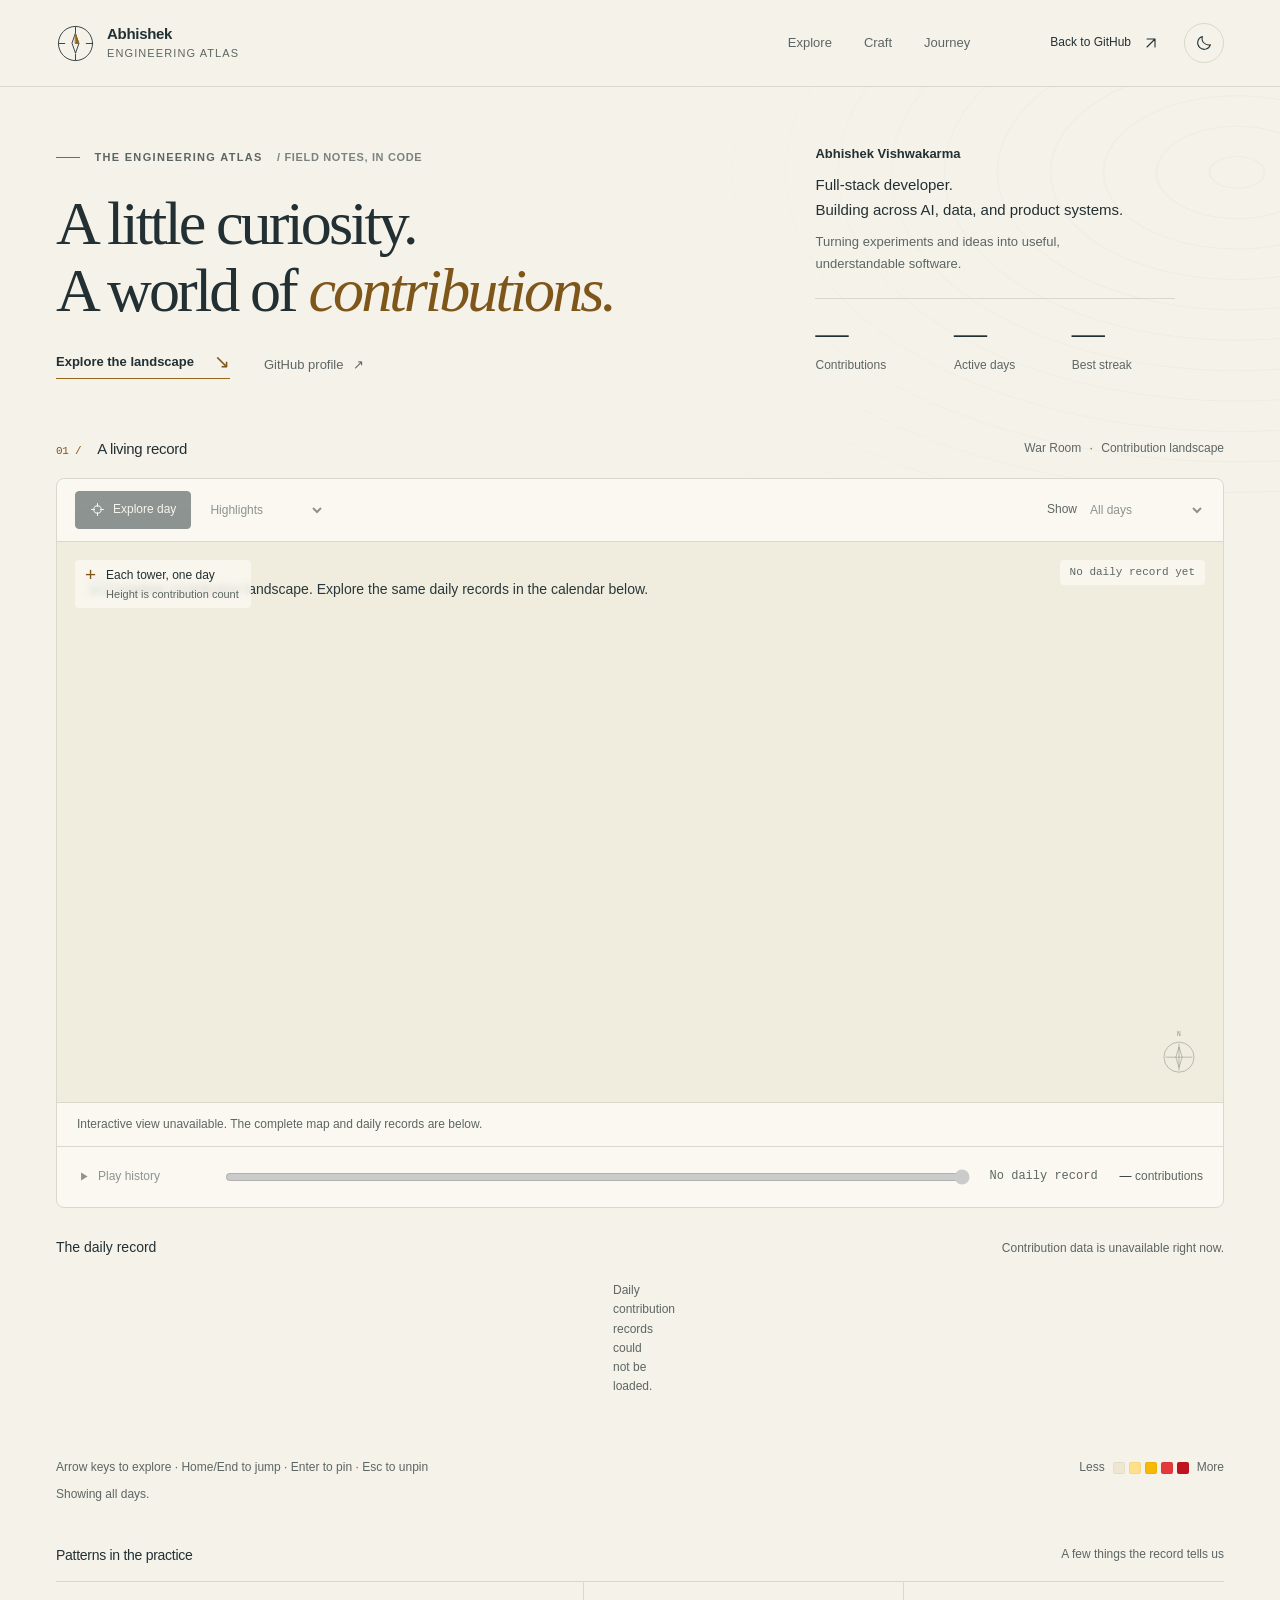
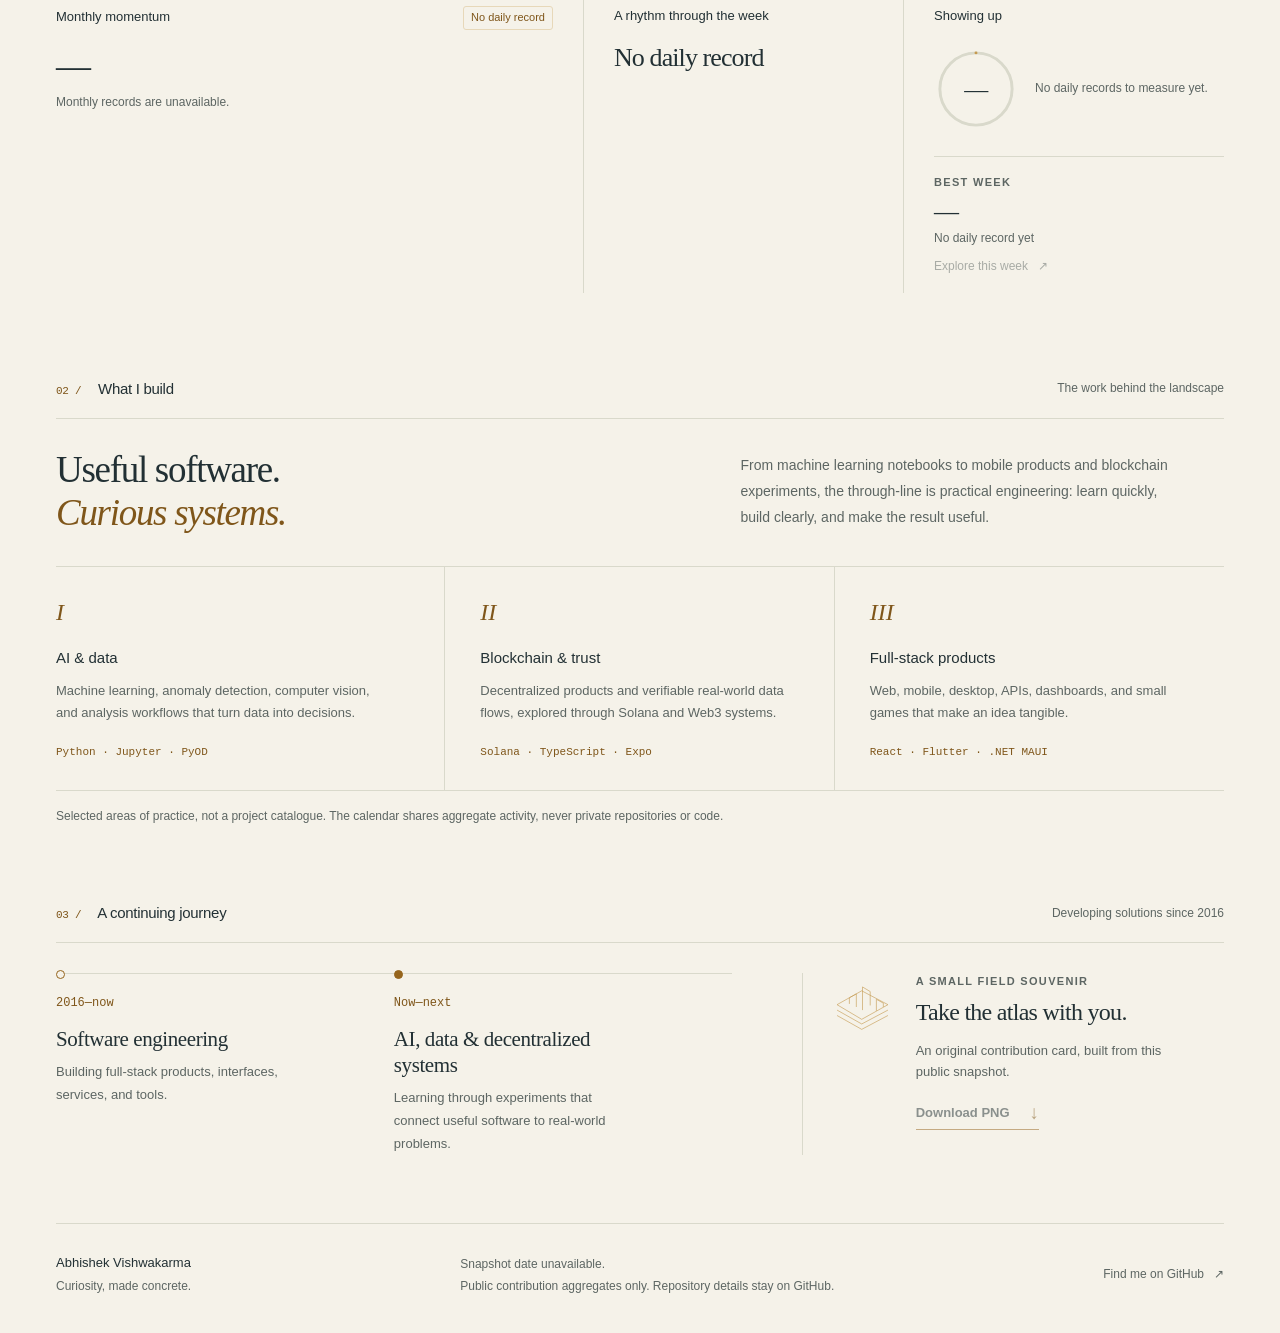
==== commit 51b24468: "Align personal profile with engineering atlas" ====
--- a/site/index.html
+++ b/site/index.html
@@ -4,11 +4,11 @@
   <meta charset="utf-8">
   <meta name="viewport" content="width=device-width, initial-scale=1, viewport-fit=cover">
   <title>The Engineering Atlas · Abhishek Vishwakarma</title>
-  <meta name="description" content="Abhishek Vishwakarma, AI Engineer at REI Systems. Explore an original contribution landscape, the daily records behind it, and a journey through software engineering since 2016. Public aggregates only.">
+  <meta name="description" content="Abhishek Vishwakarma's personal contribution atlas. Explore an original landscape, daily records, and a journey through full-stack, AI, data, blockchain, and product engineering.">
   <meta name="color-scheme" content="light dark">
   <meta name="theme-color" content="#f5f2e9">
   <meta property="og:title" content="The Engineering Atlas · Abhishek Vishwakarma">
-  <meta property="og:description" content="A little curiosity. A world of contributions. An original, interactive atlas of Abhishek Vishwakarma’s public contribution calendar and engineering journey.">
+  <meta property="og:description" content="A little curiosity. A world of contributions. An original, interactive atlas of Abhishek Vishwakarma's public contribution calendar and engineering journey.">
   <meta property="og:type" content="website">
   <meta property="og:url" content="https://avrulesyou.github.io/avrulesyou/">
   <meta property="og:image" content="https://avrulesyou.github.io/avrulesyou/battlefield-light.svg">
@@ -65,8 +65,8 @@
       </div>
       <div class="intro__aside">
         <p class="intro__name">Abhishek Vishwakarma</p>
-        <p class="intro__role">AI Engineer at REI Systems.<br> Developing solutions since 2016.</p>
-        <p class="intro__focus">Turning document-heavy workflows into small, reviewable, auditable steps.</p>
+        <p class="intro__role">Full-stack developer.<br> Building across AI, data, and product systems.</p>
+        <p class="intro__focus">Turning experiments and ideas into useful, understandable software.</p>
         <dl class="hero-metrics" aria-label="Contribution summary"><div><dt>Contributions</dt><dd id="metric-total">—</dd></div><div><dt>Active days</dt><dd id="metric-active">—</dd></div><div><dt>Best streak</dt><dd id="metric-streak">—</dd></div></dl>
       </div>
     </section>
@@ -119,16 +119,16 @@
     </section>
     <section class="craft wrap" id="craft" aria-labelledby="craft-title">
       <div class="section-heading"><h2 id="craft-title"><span class="section-index">02 /</span> What I build</h2><span class="section-note">The work behind the landscape</span></div>
-      <div class="craft__intro"><p>Useful software.<br><em>Considered systems.</em></p><p>From regulated financial systems to production AI, the through-line is practical engineering: secure foundations, thoughtful tools, and human review where it matters.</p></div>
-      <div class="craft__grid"><article class="craft-area"><span class="craft-area__index">I</span><h3>AI engineering</h3><p>Production AI solutions that make complex, document-heavy workflows reviewable and auditable.</p><p class="craft-area__tools">Python · LangGraph · LangChain</p></article><article class="craft-area"><span class="craft-area__index">II</span><h3>Platforms &amp; delivery</h3><p>Infrastructure as code, Kubernetes, and GitOps delivery on AWS. Foundations built for the work ahead.</p><p class="craft-area__tools">AWS · Kubernetes · Terraform</p></article><article class="craft-area"><span class="craft-area__index">III</span><h3>Products &amp; developer tools</h3><p>Full-stack product work, DSLs, formatters, and code generators that help teams move with confidence.</p><p class="craft-area__tools">React · TypeScript · Python · Rust</p></article></div>
+      <div class="craft__intro"><p>Useful software.<br><em>Curious systems.</em></p><p>From machine learning notebooks to mobile products and blockchain experiments, the through-line is practical engineering: learn quickly, build clearly, and make the result useful.</p></div>
+      <div class="craft__grid"><article class="craft-area"><span class="craft-area__index">I</span><h3>AI &amp; data</h3><p>Machine learning, anomaly detection, computer vision, and analysis workflows that turn data into decisions.</p><p class="craft-area__tools">Python · Jupyter · PyOD</p></article><article class="craft-area"><span class="craft-area__index">II</span><h3>Blockchain &amp; trust</h3><p>Decentralized products and verifiable real-world data flows, explored through Solana and Web3 systems.</p><p class="craft-area__tools">Solana · TypeScript · Expo</p></article><article class="craft-area"><span class="craft-area__index">III</span><h3>Full-stack products</h3><p>Web, mobile, desktop, APIs, dashboards, and small games that make an idea tangible.</p><p class="craft-area__tools">React · Flutter · .NET MAUI</p></article></div>
       <p class="craft__privacy">Selected areas of practice, not a project catalogue. The calendar shares aggregate activity, never private repositories or code.</p>
     </section>
     <section class="journey wrap" id="journey" aria-labelledby="journey-title">
       <div class="section-heading"><h2 id="journey-title"><span class="section-index">03 /</span> A continuing journey</h2><span class="section-note">Developing solutions since 2016</span></div>
-      <div class="journey__grid"><ol class="timeline"><li><span class="timeline__dates">2016—2025</span><h3>Banking, fintech &amp; blockchain</h3><p>Delivering secure software for regulated financial systems.</p></li><li><span class="timeline__dates">2025—now</span><h3>AI engineering</h3><p>Production AI solutions, with human review where it matters.</p></li></ol><aside class="download-card"><svg viewBox="0 0 80 70" aria-hidden="true"><path d="m7 32 32-18 34 18-34 19Z"/><path d="M7 39 39 57 73 39M7 46l32 18 34-18M23 31v-8l9-5v17m8 4V9l10 6v18m8 7V25l9 5v5"/></svg><div><p class="eyebrow">A small field souvenir</p><h3>Take the atlas with you.</h3><p>An original contribution card, built from this public snapshot.</p><button class="text-link" id="download-card" data-action="download-card" type="button" disabled>Download PNG <span aria-hidden="true">↓</span></button><p class="sr-only" id="download-status" role="status"></p></div></aside></div>
+      <div class="journey__grid"><ol class="timeline"><li><span class="timeline__dates">2016—now</span><h3>Software engineering</h3><p>Building full-stack products, interfaces, services, and tools.</p></li><li><span class="timeline__dates">Now—next</span><h3>AI, data &amp; decentralized systems</h3><p>Learning through experiments that connect useful software to real-world problems.</p></li></ol><aside class="download-card"><svg viewBox="0 0 80 70" aria-hidden="true"><path d="m7 32 32-18 34 18-34 19Z"/><path d="M7 39 39 57 73 39M7 46l32 18 34-18M23 31v-8l9-5v17m8 4V9l10 6v18m8 7V25l9 5v5"/></svg><div><p class="eyebrow">A small field souvenir</p><h3>Take the atlas with you.</h3><p>An original contribution card, built from this public snapshot.</p><button class="text-link" id="download-card" data-action="download-card" type="button" disabled>Download PNG <span aria-hidden="true">↓</span></button><p class="sr-only" id="download-status" role="status"></p></div></aside></div>
     </section>
   </main>
-  <footer class="foot wrap"><div><strong>Abhishek Vishwakarma</strong><p>Curiosity, made concrete.</p></div><div><p id="generated">Snapshot date unavailable.</p><p>Public contribution aggregates only. Private work stays private.</p></div><a class="quiet-link" href="https://github.com/avrulesyou">Find me on GitHub <span aria-hidden="true">↗</span></a></footer>
+  <footer class="foot wrap"><div><strong>Abhishek Vishwakarma</strong><p>Curiosity, made concrete.</p></div><div><p id="generated">Snapshot date unavailable.</p><p>Public contribution aggregates only. Repository details stay on GitHub.</p></div><a class="quiet-link" href="https://github.com/avrulesyou">Find me on GitHub <span aria-hidden="true">↗</span></a></footer>
   <div class="tip" id="tip" role="tooltip" hidden></div>
   <p class="sr-only" id="selection-status" role="status" aria-live="polite"></p>
   <noscript><p class="wrap noscript">This atlas uses JavaScript for its daily records and interactive views. You can still view <a href="./battlefield-light.svg">the complete contribution map</a> or visit <a href="https://github.com/avrulesyou">the GitHub profile</a>.</p></noscript>
